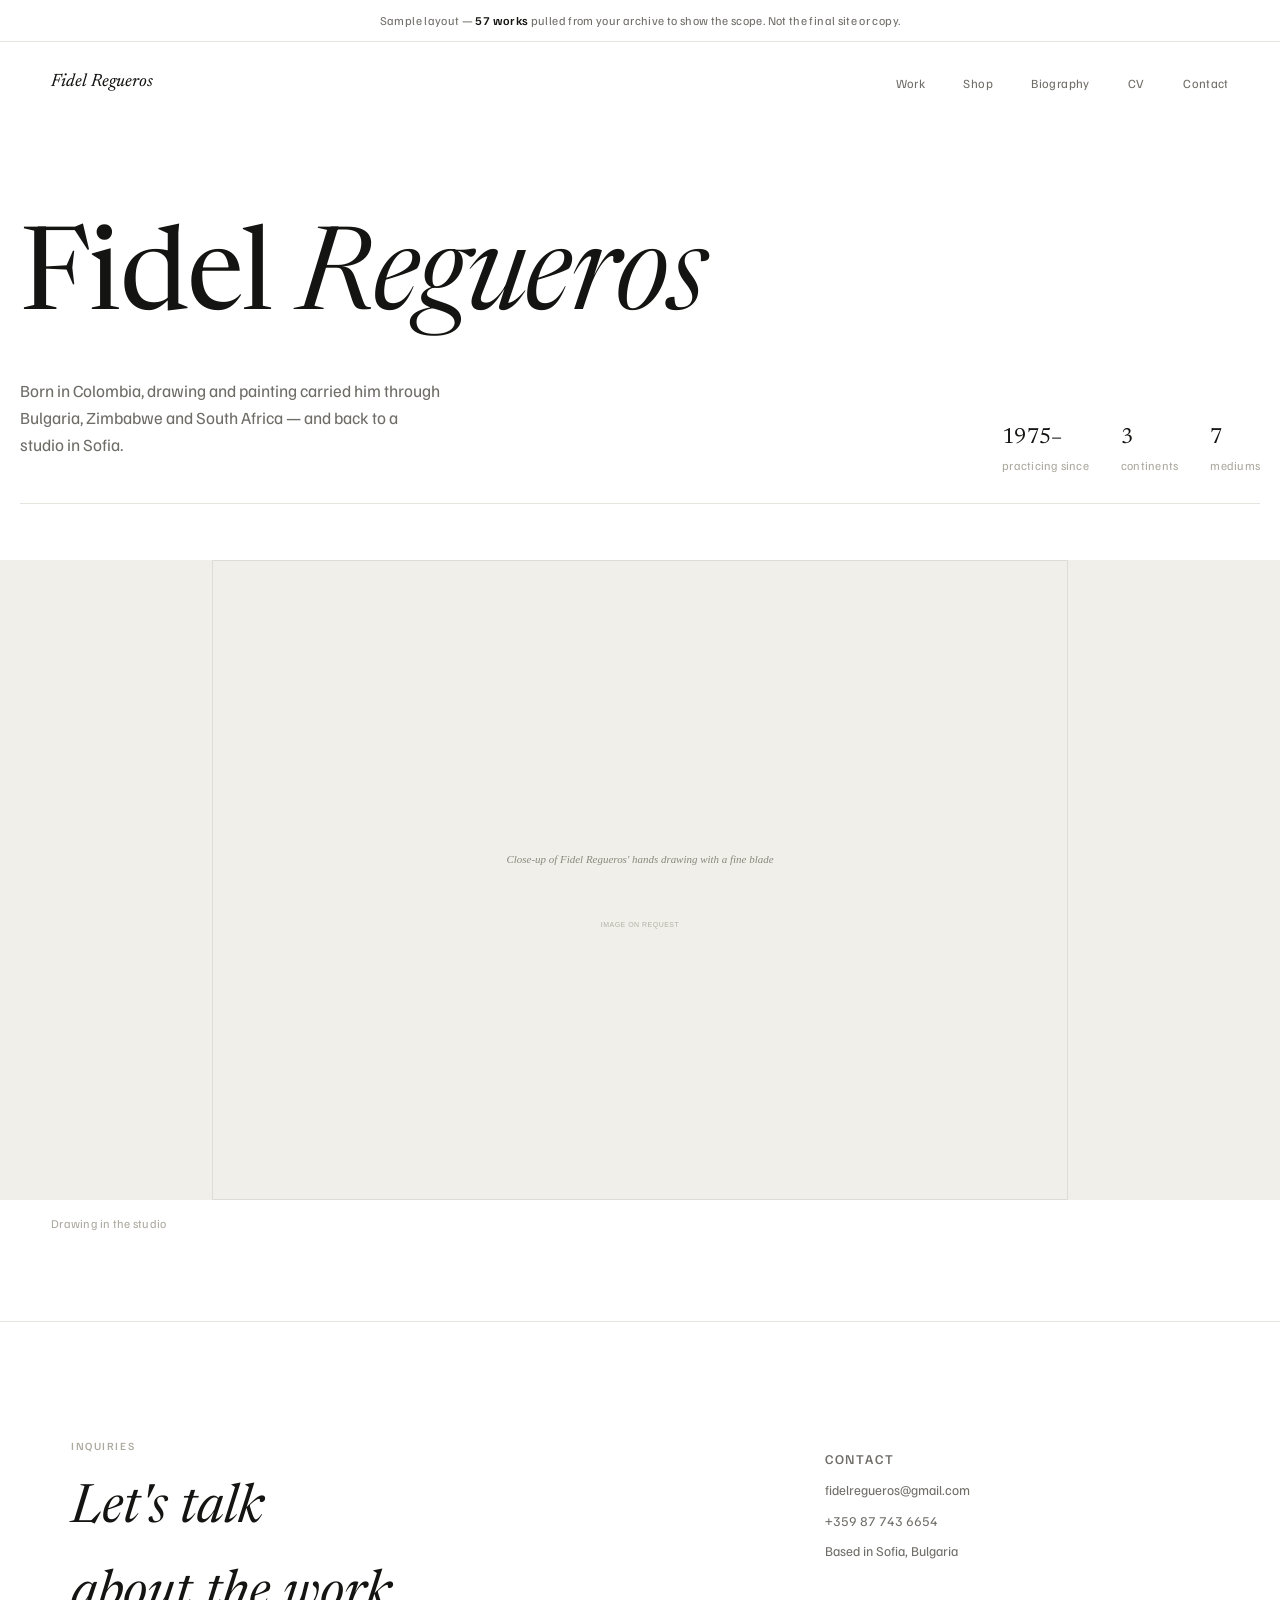
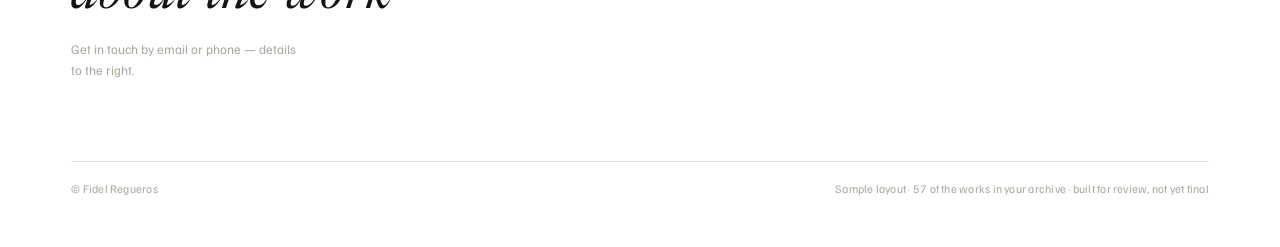
==== index.html @ 6708b6b4 "Add files via upload" ====
<!doctype html>
<html lang="en">
<head>
<meta charset="utf-8">
<meta name="viewport" content="width=device-width, initial-scale=1">
<title>Fidel Regueros</title>
<meta name="description" content="Fidel Regueros — drawing, painting and sculpture across Colombia, Bulgaria, Zimbabwe and South Africa.">
<link rel="stylesheet" href="style.css">
</head>
<body>
<div class="sample-bar">Sample layout &mdash; <strong>57 works</strong> pulled from your archive to show the scope. Not the final site or copy.</div>
<nav id="siteNav">
  <a class="wordmark" href="index.html">Fidel Regueros</a>
  <ul class="navlinks">
    <li><a href="work.html">Work</a></li>
    <li><a href="shop.html">Shop</a></li>
    <li><a href="about.html">Biography</a></li>
    <li><a href="cv.html">CV</a></li>
    <li><a href="contact.html">Contact</a></li>
  </ul>
</nav>
<header class="hero wrap">
  <h1>Fidel <em>Regueros</em></h1>
  <div class="hero-row">
    <p class="hero-sub">Born in Colombia, drawing and painting carried him through Bulgaria, Zimbabwe and South Africa &mdash; and back to a studio in Sofia.</p>
    <div class="hero-meta">
      <div><strong>1975&ndash;</strong>practicing since</div>
      <div><strong>3</strong>continents</div>
      <div><strong>7</strong>mediums</div>
    </div>
  </div>
  <figure class="hero-photo">
    <img src="images/hero_process.jpg" width="1716" height="1284" alt="Close-up of Fidel Regueros' hands drawing with a fine blade, cross-hatching a charcoal drawing">
    <figcaption>Drawing in the studio</figcaption>
  </figure>
</header>
<footer id="contact">
  <div class="wrap">
    <div class="footer-grid">
      <div>
        <p class="eyebrow">Inquiries</p>
        <h2>Let's talk about the work</h2>
        <p class="foot-note">Get in touch by email or phone &mdash; details to the right.</p>
      </div>
      <div class="contact-list">
        <span class="eyebrow">Contact</span>
        <a href="mailto:fidelregueros@gmail.com">fidelregueros@gmail.com</a>
        <a href="tel:+359877436654">+359 87 743 6654</a>
        <span>Based in Sofia, Bulgaria</span>
      </div>
    </div>
    <div class="foot-bottom">
      <span>&copy; Fidel Regueros</span>
      <span>Sample layout &middot; 57 of the works in your archive &middot; built for review, not yet final</span>
    </div>
  </div>
</footer>
<script src="script.js"></script>
</body>
</html>
---- style.css ----
@import url('https://fonts.googleapis.com/css2?family=Newsreader:ital,opsz,wght@0,6..72,340;0,6..72,440;1,6..72,380;1,6..72,440&family=Familjen+Grotesk:ital,wght@0,400;0,500;0,600;1,400&display=swap');

  :root{
    --bg:#ffffff;
    --bg-2:#f4f3f1;
    --fg:#141412;
    --muted:#6f6d67;
    --faint:#aca99f;
    --line:#e6e4de;
    --shadow: 0 20px 46px -30px rgba(20,20,18,0.35);
    --font-display:'Newsreader', 'Iowan Old Style', 'Palatino Linotype', serif;
    --font-body:'Familjen Grotesk', 'Segoe UI', system-ui, sans-serif;
  }
  @media (prefers-color-scheme: dark){
    :root:not([data-theme="light"]){
      --bg:#121110;
      --bg-2:#1b1a17;
      --fg:#f1efe9;
      --muted:#a9a69c;
      --faint:#6c6a62;
      --line:#2c2b26;
      --shadow: 0 20px 50px -28px rgba(0,0,0,0.6);
    }
  }
  :root[data-theme="dark"]{
    --bg:#121110;
    --bg-2:#1b1a17;
    --fg:#f1efe9;
    --muted:#a9a69c;
    --faint:#6c6a62;
    --line:#2c2b26;
    --shadow: 0 20px 50px -28px rgba(0,0,0,0.6);
  }

  *{box-sizing:border-box;}
  html{scroll-behavior:smooth;}
  body{
    margin:0;
    overflow-x:hidden;
    background:var(--bg);
    color:var(--fg);
    font-family:var(--font-body);
    font-size:16px;
    line-height:1.6;
    -webkit-font-smoothing:antialiased;
  }
  img{display:block; max-width:100%; height:auto;}
  a{color:inherit;}
  .wrap{max-width:1240px; margin:0 auto; padding:0 clamp(20px,4vw,64px);}
  h1,h2,h3{font-family:var(--font-display); font-weight:440; margin:0; text-wrap:balance;}
  .eyebrow{
    font-size:11px; letter-spacing:.14em; text-transform:uppercase; color:var(--faint); font-weight:500;
  }

  /* ---------- sample banner ---------- */
  .sample-bar{
    border-bottom:1px solid var(--line);
    color:var(--muted);
    font-size:12px;
    letter-spacing:.03em;
    text-align:center;
    padding:11px 16px;
  }
  .sample-bar strong{color:var(--fg); font-weight:600;}

  /* ---------- nav ---------- */
  nav{
    position:sticky; top:0; z-index:40;
    display:flex; align-items:center; justify-content:space-between;
    padding:26px clamp(20px,4vw,64px);
    background:transparent;
    transition:background-color .3s ease, box-shadow .3s ease, padding .3s ease;
  }
  nav.solid{
    background:color-mix(in srgb, var(--bg) 92%, transparent);
    backdrop-filter:blur(8px);
    box-shadow:0 1px 0 var(--line);
    padding-top:18px; padding-bottom:18px;
  }
  .wordmark{
    font-family:var(--font-display); font-style:italic; font-weight:440;
    font-size:18px; text-decoration:none;
  }
  .navlinks{display:flex; gap:clamp(18px,3vw,40px); list-style:none; margin:0; padding:0;}
  .navlinks a{
    font-size:12.5px; letter-spacing:.03em;
    text-decoration:none; color:var(--muted);
    padding-bottom:3px; border-bottom:1px solid transparent;
    transition:color .2s, border-color .2s;
  }
  .navlinks a:hover{color:var(--fg); border-color:var(--fg);}

  /* ---------- hero ---------- */
  .hero{padding:clamp(50px,9vw,104px) 0 clamp(40px,6vw,72px);}
  .hero h1{
    font-size:clamp(52px,9vw,124px);
    line-height:.96;
    letter-spacing:-.01em;
    font-weight:400;
  }
  .hero h1 em{font-style:italic; font-weight:380;}
  .hero-row{
    display:flex; justify-content:space-between; align-items:flex-end; gap:24px; flex-wrap:wrap;
    margin-top:22px; padding-bottom:28px; border-bottom:1px solid var(--line);
  }
  .hero-sub{max-width:42ch; font-size:clamp(15px,1.5vw,17px); color:var(--muted);}
  .hero-meta{display:flex; gap:32px; flex-wrap:wrap;}
  .hero-meta div{font-size:12px; color:var(--faint); letter-spacing:.02em;}
  .hero-meta strong{display:block; font-family:var(--font-display); font-weight:440; font-size:22px; color:var(--fg);}

  .hero-photo{
    margin-top:clamp(32px,6vw,56px);
    width:100vw; margin-left:calc(50% - 50vw); margin-right:calc(50% - 50vw);
  }
  .hero-photo img{width:100%; height:clamp(320px,58vw,640px); object-fit:cover; object-position:50% 42%; display:block;}
  .hero-photo figcaption{
    margin-top:14px; font-size:12px; color:var(--faint); letter-spacing:.02em;
    padding:0 clamp(20px,4vw,64px);
  }

  /* ---------- section shell ---------- */
  section{padding:clamp(64px,9vw,120px) 0;}
  .rule{border:0; border-top:1px solid var(--line); margin:0;}

  /* ---------- about ---------- */
  .about-grid{display:grid; grid-template-columns:.62fr 1.38fr; gap:clamp(32px,5vw,80px); align-items:start;}
  .about-photo img{width:100%; aspect-ratio:3/4; object-fit:cover; filter:grayscale(.2);}
  .about-text h2{font-size:clamp(28px,3.4vw,40px); max-width:15ch; margin:14px 0 22px; font-weight:400;}
  .about-text p{font-size:16.5px; max-width:60ch; color:var(--muted); margin:0 0 16px;}
  .draft-note{
    margin-top:20px; padding-left:16px; border-left:1px solid var(--fg);
    font-size:13px; color:var(--muted); font-style:italic;
    max-width:58ch;
  }
  .mediums{margin-top:30px; font-size:13px; color:var(--faint); letter-spacing:.01em;}
  .mediums span:not(:last-child)::after{content:'  /  '; color:var(--line); color:var(--faint);}

  /* ---------- periods ---------- */
  .journey-head{max-width:66ch; margin-bottom:clamp(44px,7vw,76px);}
  .journey-head h2{font-size:clamp(32px,4.2vw,48px); font-weight:400;}
  .journey-head p{color:var(--muted); font-size:16px; max-width:58ch; margin-top:16px;}

  .period{padding:clamp(40px,6vw,64px) 0; border-top:1px solid var(--line);}
  .period:first-of-type{border-top:1px solid var(--line);}
  .period-head{
    display:flex; align-items:baseline; gap:18px; flex-wrap:wrap; margin-bottom:8px;
  }
  .period-head h3{font-size:clamp(26px,3.2vw,36px); font-style:italic; font-weight:400;}
  .period-years{font-size:13px; color:var(--faint); letter-spacing:.02em;}
  .period-note{font-size:14px; color:var(--muted); max-width:50ch; margin:8px 0 clamp(28px,4vw,40px);}

  .grid{display:grid; grid-template-columns:repeat(auto-fill, minmax(240px,1fr)); gap:clamp(22px,3vw,36px);}
  figure.work{margin:0;}
  figure.work .imgbox{overflow:hidden; background:var(--bg-2); line-height:0;}
  figure.work img{width:100%; height:auto; display:block; transition:opacity .4s ease;}
  figure.work:hover img{opacity:.86;}
  figure.work figcaption{margin-top:12px;}
  .work-title{font-family:var(--font-display); font-style:italic; font-size:15.5px; line-height:1.3; font-weight:400;}
  .work-meta{font-size:11.5px; color:var(--faint); letter-spacing:.02em; margin-top:3px;}

  .seasons-block{margin-top:clamp(28px,4vw,40px);}
  .seasons-label{font-size:11.5px; letter-spacing:.06em; text-transform:uppercase; color:var(--muted); margin-bottom:14px;}
  .seasons-grid{display:grid; grid-template-columns:repeat(4,1fr); gap:12px;}
  .seasons-grid figure{margin:0;}
  .seasons-grid .imgbox{aspect-ratio:1/1; overflow:hidden; background:var(--bg-2);}
  .seasons-grid img{width:100%; height:100%; object-fit:cover; transition:opacity .4s ease;}
  .seasons-grid figure:hover img{opacity:.86;}
  .seasons-grid figcaption{margin-top:9px; font-size:10.5px; letter-spacing:.04em; text-transform:uppercase; color:var(--faint);}

  /* ---------- shop ---------- */
  .shop-head{display:flex; justify-content:space-between; align-items:flex-end; gap:24px; flex-wrap:wrap; margin-bottom:clamp(36px,5vw,56px);}
  .shop-head h2{font-size:clamp(32px,4.2vw,48px); font-weight:400;}
  .shop-note{max-width:46ch; font-size:13.5px; color:var(--faint); font-style:italic;}
  .shop-grid{display:grid; grid-template-columns:repeat(auto-fill, minmax(240px,1fr)); gap:clamp(28px,3.6vw,44px);}
  .product{margin:0;}
  .product .imgbox{overflow:hidden; background:var(--bg-2); line-height:0;}
  .product img{width:100%; height:auto; display:block; transition:opacity .4s ease;}
  .product:hover img{opacity:.86;}
  .product-info{margin-top:13px; display:flex; justify-content:space-between; align-items:baseline; gap:10px;}
  .product-title{font-family:var(--font-display); font-style:italic; font-size:15.5px; font-weight:400;}
  .product-meta{font-size:11.5px; color:var(--faint); letter-spacing:.02em; margin-top:3px;}
  .product-price{font-size:13px; color:var(--muted); white-space:nowrap;}
  .product-cta{
    margin-top:12px; display:inline-block; font-size:11.5px; letter-spacing:.06em; text-transform:uppercase;
    color:var(--fg); border-bottom:1px solid var(--fg); padding-bottom:2px; text-decoration:none;
  }
  .product-cta.private{
    color:var(--faint); border-bottom:1px solid var(--line); font-style:italic; text-transform:none; letter-spacing:.02em;
    cursor:default;
  }

  /* ---------- contact / footer ---------- */
  footer{padding:clamp(56px,9vw,104px) 0 clamp(30px,5vw,48px); border-top:1px solid var(--line);}
  .footer-grid{display:grid; grid-template-columns:1.3fr .7fr; gap:40px; align-items:start;}
  footer h2{font-size:clamp(32px,4.4vw,54px); max-width:12ch; font-weight:400; font-style:italic;}
  .contact-list{margin-top:22px; display:flex; flex-direction:column; gap:9px;}
  .contact-list a, .contact-list span{font-size:13.5px; color:var(--muted); text-decoration:none;}
  .foot-note{margin-top:0; font-size:13px; color:var(--faint); max-width:34ch;}
  .foot-bottom{
    margin-top:clamp(40px,6vw,68px); padding-top:18px; border-top:1px solid var(--line);
    display:flex; justify-content:space-between; flex-wrap:wrap; gap:10px;
    font-size:11.5px; color:var(--faint); letter-spacing:.02em;
  }

  @media (max-width:820px){
    .about-grid{grid-template-columns:1fr;}
    .about-photo{max-width:280px;}
    .footer-grid{grid-template-columns:1fr;}
    .seasons-grid{grid-template-columns:repeat(2,1fr);}
  }
  @media (prefers-reduced-motion:reduce){
    html{scroll-behavior:auto;}
    *{transition:none !important;}
  }

  .navlinks a.active{color:var(--fg); border-color:var(--fg);}

  /* ---------- cv ---------- */
  .cv-section{padding:clamp(32px,5vw,48px) 0; border-top:1px solid var(--line);}
  .cv-section-title{font-size:clamp(20px,2.4vw,26px); font-style:italic; font-weight:400; margin-bottom:clamp(22px,3vw,30px);}
  .cv-entry{max-width:72ch; margin-bottom:clamp(22px,3vw,28px);}
  .cv-entry:last-child{margin-bottom:0;}
  .cv-role{font-family:var(--font-display); font-size:16px; font-weight:500; color:var(--fg); line-height:1.4;}
  .cv-years{font-size:11.5px; color:var(--faint); letter-spacing:.03em; margin-top:3px;}
  .cv-desc{font-size:14px; color:var(--muted); margin-top:8px; line-height:1.65; max-width:70ch;}
  .cv-rows{display:flex; flex-direction:column; gap:12px;}
  .cv-row{display:flex; gap:18px; align-items:baseline; max-width:72ch;}
  .cv-row-year{flex:0 0 52px; font-size:12px; color:var(--faint); letter-spacing:.02em;}
  .cv-row-desc{font-size:14px; color:var(--muted); line-height:1.6;}
  .cv-footnote{margin-top:clamp(40px,6vw,56px); font-size:12px; color:var(--faint); font-style:italic;}
  @media (max-width:600px){
    .cv-row{flex-direction:column; gap:2px;}
    .cv-row-year{flex:none;}
  }

  /* ---------- new work: image + inquire link ---------- */
  .work-link{display:block; text-decoration:none;}
  .work-cta{
    margin-top:8px; display:inline-block; font-size:11.5px; letter-spacing:.06em; text-transform:uppercase;
    color:var(--fg); border-bottom:1px solid var(--fg); padding-bottom:2px; text-decoration:none;
  }

  /* ---------- title translations ---------- */
  .work-trans{font-size:10.5px; color:var(--faint); letter-spacing:.01em; margin-top:4px; font-style:italic;}
  .cap-trans{font-size:10px; color:var(--faint); font-style:italic; text-transform:none; letter-spacing:0;}
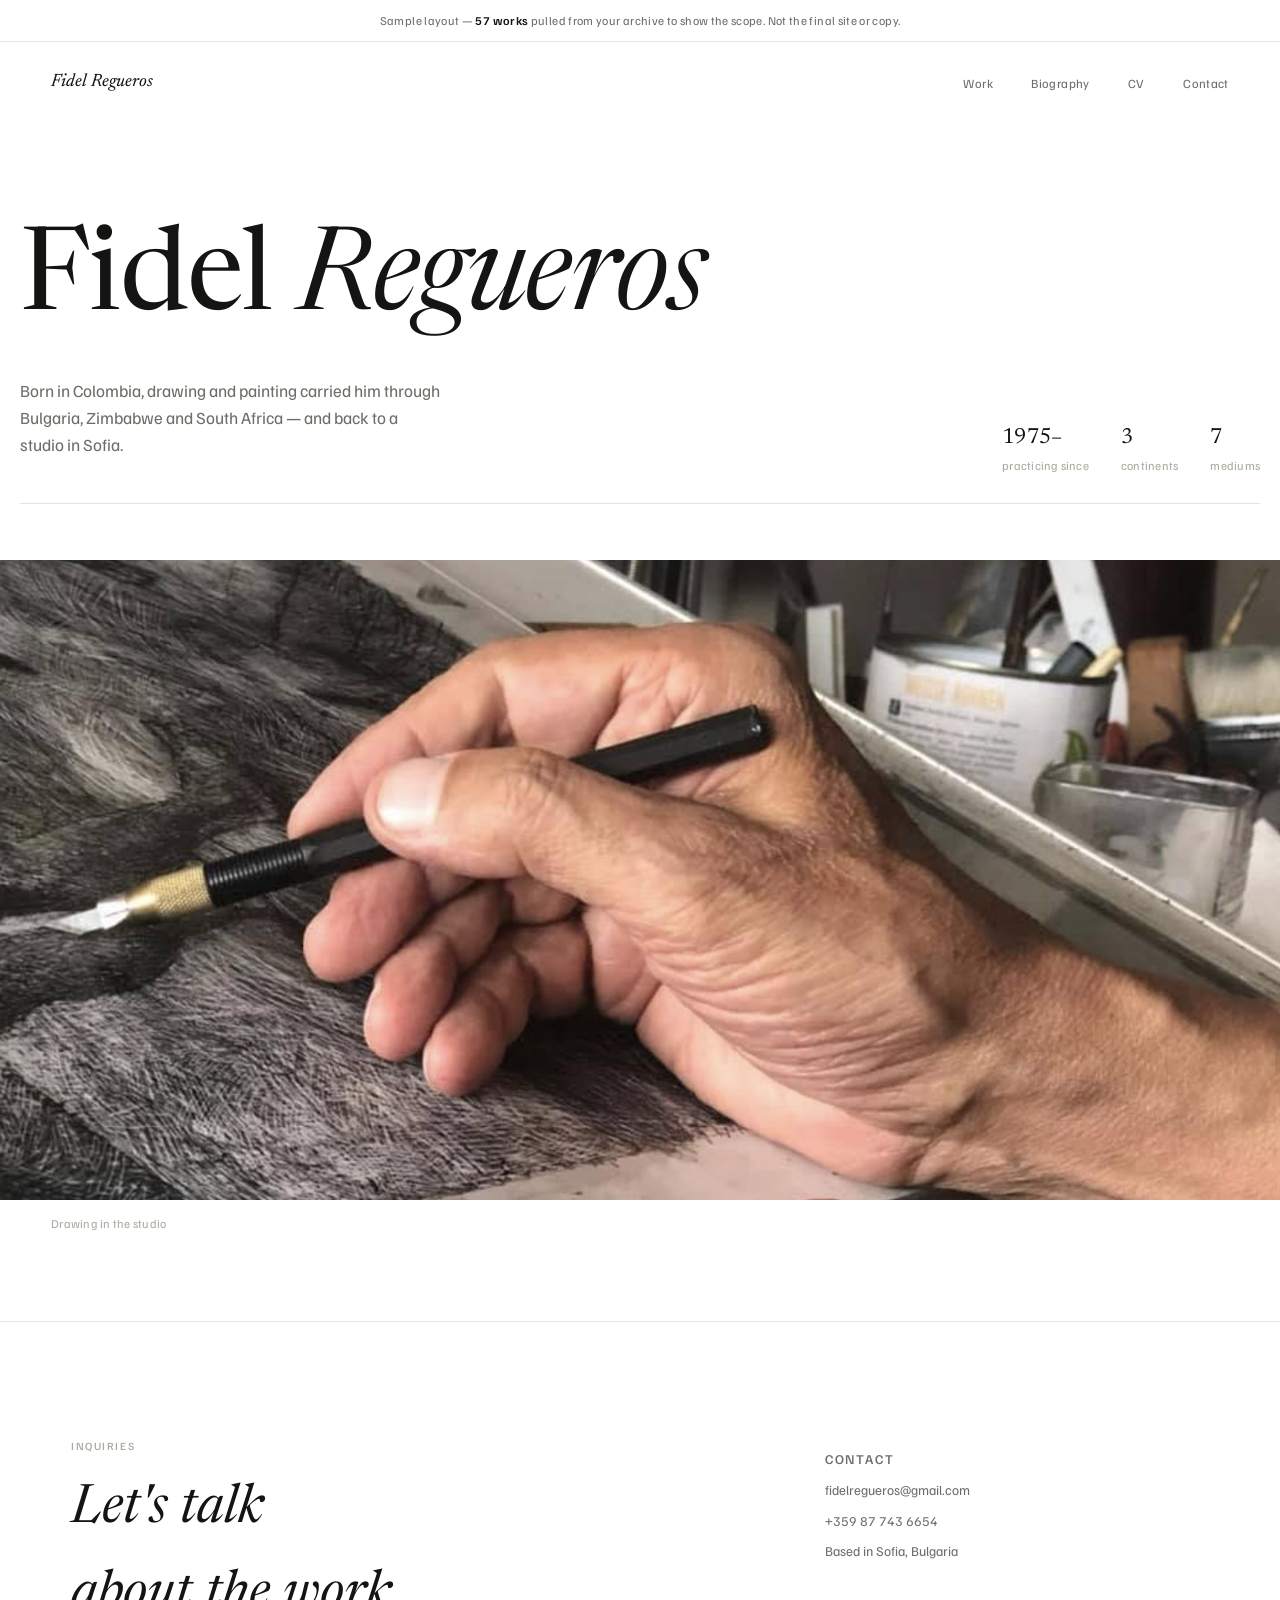
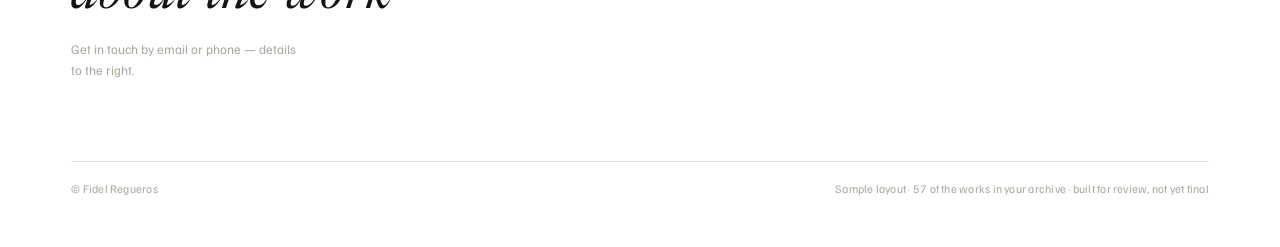
==== commit 3d157019: "Add archive photos" ====
--- a/index.html
+++ b/index.html
@@ -13,7 +13,6 @@
   <a class="wordmark" href="index.html">Fidel Regueros</a>
   <ul class="navlinks">
     <li><a href="work.html">Work</a></li>
-    <li><a href="shop.html">Shop</a></li>
     <li><a href="about.html">Biography</a></li>
     <li><a href="cv.html">CV</a></li>
     <li><a href="contact.html">Contact</a></li>
--- a/style.css
+++ b/style.css
@@ -242,4 +242,6 @@
 
   /* ---------- title translations ---------- */
   .work-trans{font-size:10.5px; color:var(--faint); letter-spacing:.01em; margin-top:4px; font-style:italic;}
+  .work-trans-inline{font-size:0.72em; color:var(--faint); font-style:italic; font-weight:400; letter-spacing:0; margin-left:2px;}
+  .product-trans-inline{font-size:0.72em; color:var(--faint); font-style:italic; font-weight:400; letter-spacing:0; margin-left:2px;}
   .cap-trans{font-size:10px; color:var(--faint); font-style:italic; text-transform:none; letter-spacing:0;}
